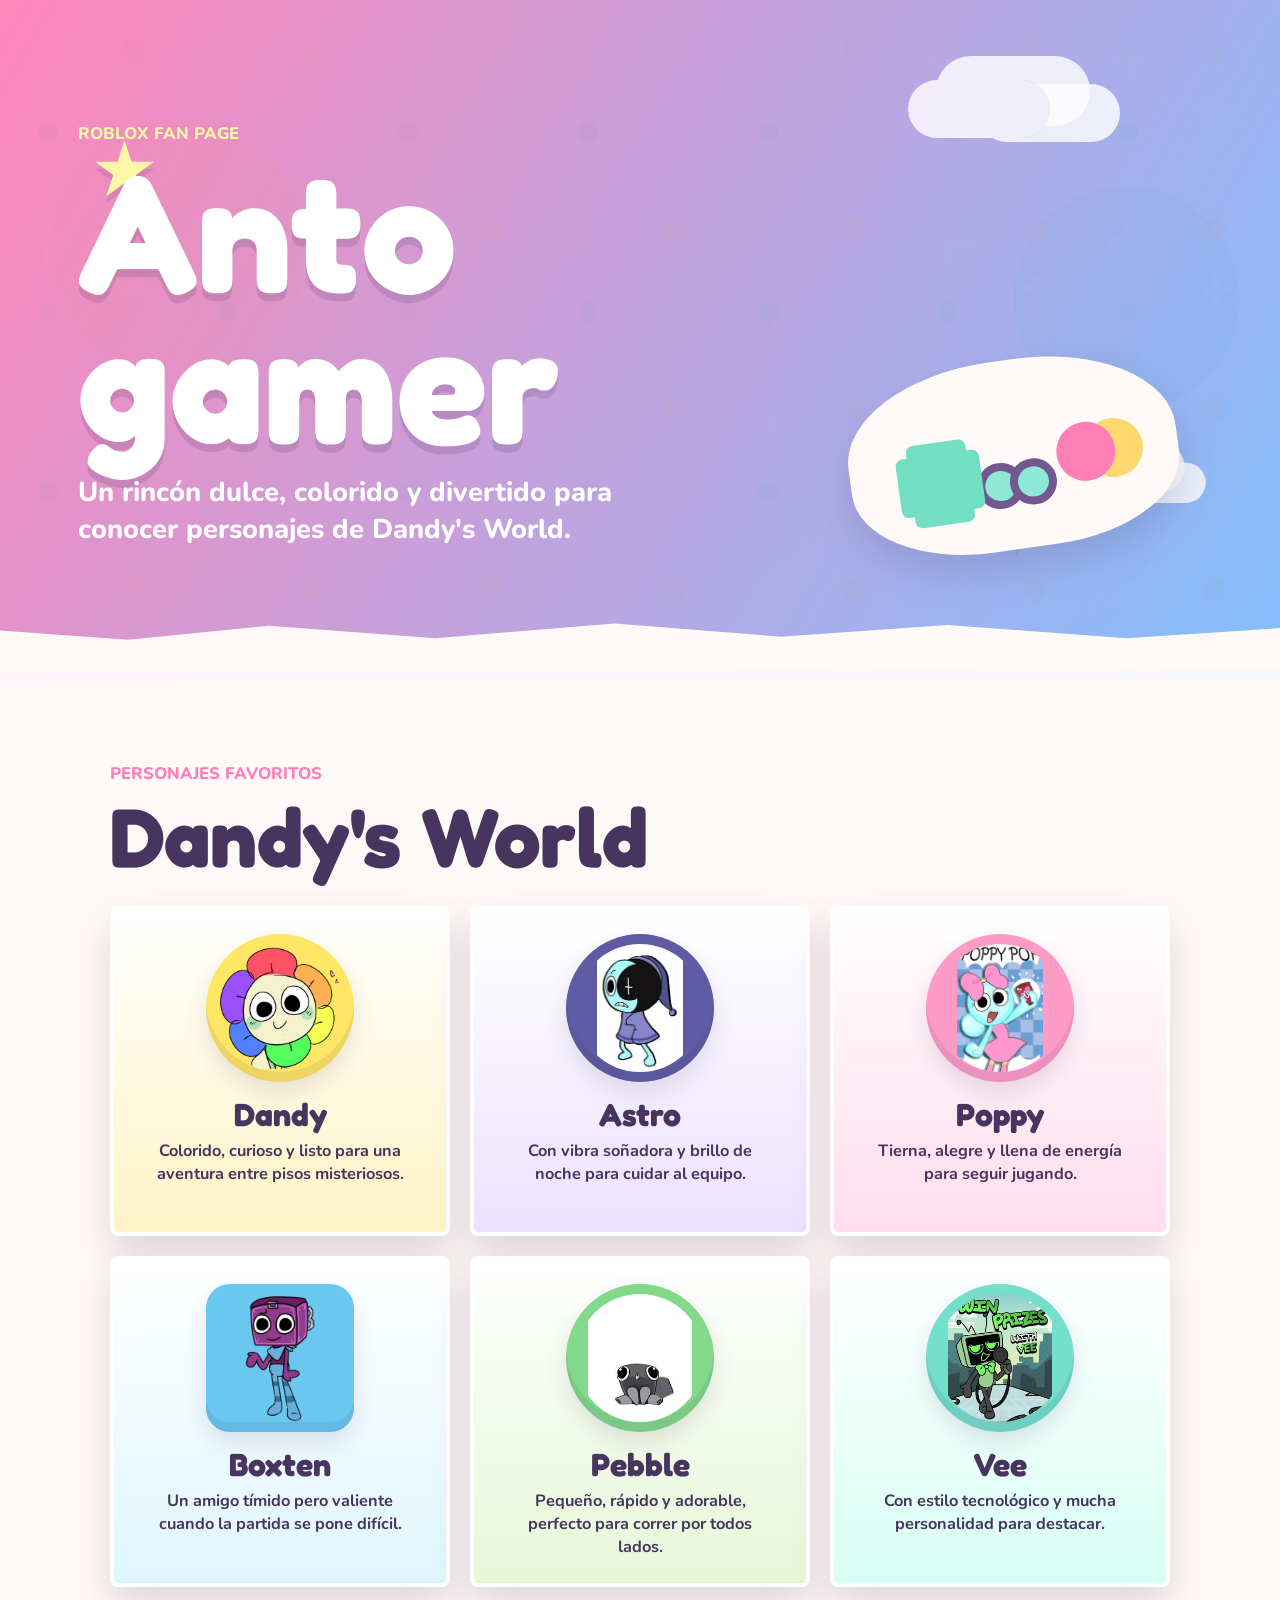
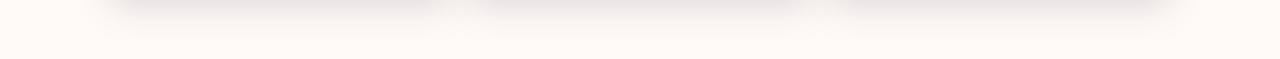
==== index.html @ c33d3519 "Create Anto gamer page" ====
<!doctype html>
<html lang="es">
  <head>
    <meta charset="utf-8">
    <meta name="viewport" content="width=device-width, initial-scale=1">
    <title>Anto gamer</title>
    <link rel="preconnect" href="https://fonts.googleapis.com">
    <link rel="preconnect" href="https://fonts.gstatic.com" crossorigin>
    <link href="https://fonts.googleapis.com/css2?family=Fredoka:wght@500;600;700&family=Nunito:wght@600;800&display=swap" rel="stylesheet">
    <link rel="stylesheet" href="styles.css">
  </head>
  <body>
    <main class="page-shell">
      <section class="hero" aria-label="Banner principal">
        <div class="hero-art" aria-hidden="true">
          <span class="cloud cloud-one"></span>
          <span class="cloud cloud-two"></span>
          <span class="spark spark-one">★</span>
          <span class="spark spark-two">✦</span>
          <span class="controller">
            <span class="button-pad"></span>
            <span class="stick stick-left"></span>
            <span class="stick stick-right"></span>
          </span>
        </div>
        <div class="hero-content">
          <p class="hero-kicker">Roblox fan page</p>
          <h1>Anto gamer</h1>
          <p class="hero-copy">Un rincón dulce, colorido y divertido para conocer personajes de Dandy's World.</p>
        </div>
      </section>

      <section class="characters" aria-labelledby="characters-title">
        <div class="section-heading">
          <p>Personajes favoritos</p>
          <h2 id="characters-title">Dandy's World</h2>
        </div>

        <div class="character-grid">
          <article class="character-card dandy">
            <div class="avatar">
              <img src="assets/dandy.png" alt="Dandy">
            </div>
            <h3>Dandy</h3>
            <p>Colorido, curioso y listo para una aventura entre pisos misteriosos.</p>
          </article>

          <article class="character-card astro">
            <div class="avatar">
              <img src="assets/astro.jpeg" alt="Astro">
            </div>
            <h3>Astro</h3>
            <p>Con vibra soñadora y brillo de noche para cuidar al equipo.</p>
          </article>

          <article class="character-card poppy">
            <div class="avatar">
              <img src="assets/poppy.jpg" alt="Poppy">
            </div>
            <h3>Poppy</h3>
            <p>Tierna, alegre y llena de energía para seguir jugando.</p>
          </article>

          <article class="character-card boxten">
            <div class="avatar">
              <img src="assets/boxten.webp" alt="Boxten">
            </div>
            <h3>Boxten</h3>
            <p>Un amigo tímido pero valiente cuando la partida se pone difícil.</p>
          </article>

          <article class="character-card pebble">
            <div class="avatar">
              <img src="assets/pebble.jpeg" alt="Pebble">
            </div>
            <h3>Pebble</h3>
            <p>Pequeño, rápido y adorable, perfecto para correr por todos lados.</p>
          </article>

          <article class="character-card vee">
            <div class="avatar">
              <img src="assets/vee.jpeg" alt="Vee">
            </div>
            <h3>Vee</h3>
            <p>Con estilo tecnológico y mucha personalidad para destacar.</p>
          </article>
        </div>
      </section>
    </main>
  </body>
</html>
---- styles.css ----
:root {
  --ink: #47345f;
  --white: #fffaf7;
  --pink: #ff7eb6;
  --yellow: #ffd86f;
  --mint: #72dec2;
  --blue: #75b7ff;
  --coral: #ff8f76;
  --lavender: #bca1ff;
  --shadow: 0 18px 38px rgba(71, 52, 95, 0.18);
}

* {
  box-sizing: border-box;
}

body {
  margin: 0;
  min-height: 100vh;
  color: var(--ink);
  font-family: "Nunito", Arial, sans-serif;
  background:
    radial-gradient(circle at 14% 15%, rgba(255, 216, 111, 0.45) 0 8rem, transparent 8.1rem),
    radial-gradient(circle at 88% 18%, rgba(114, 222, 194, 0.38) 0 7rem, transparent 7.1rem),
    linear-gradient(135deg, #fff2f8 0%, #e9fbff 48%, #fff8d7 100%);
}

.page-shell {
  overflow: hidden;
}

.hero {
  position: relative;
  min-height: clamp(430px, 82vh, 680px);
  display: grid;
  align-items: center;
  padding: clamp(32px, 7vw, 78px);
  border-bottom: 10px solid rgba(255, 255, 255, 0.9);
  background:
    linear-gradient(120deg, rgba(255, 126, 182, 0.93), rgba(117, 183, 255, 0.88)),
    url("data:image/svg+xml,%3Csvg width='180' height='180' viewBox='0 0 180 180' xmlns='http://www.w3.org/2000/svg'%3E%3Cg fill='none' stroke='rgba(255,255,255,.42)' stroke-width='8' stroke-linecap='round'%3E%3Cpath d='M32 62h36M50 44v36M126 110h22M137 99v22'/%3E%3Ccircle cx='134' cy='50' r='12' fill='rgba(255,216,111,.5)' stroke='none'/%3E%3Ccircle cx='48' cy='132' r='10' fill='rgba(114,222,194,.55)' stroke='none'/%3E%3C/g%3E%3C/svg%3E");
}

.hero::after {
  content: "";
  position: absolute;
  left: 0;
  right: 0;
  bottom: -1px;
  height: 78px;
  background: var(--white);
  clip-path: polygon(0 48%, 10% 60%, 21% 42%, 34% 58%, 48% 39%, 61% 56%, 74% 41%, 88% 58%, 100% 45%, 100% 100%, 0 100%);
}

.hero-content {
  position: relative;
  z-index: 2;
  max-width: 760px;
}

.hero-kicker,
.section-heading p {
  margin: 0 0 10px;
  font-size: clamp(0.9rem, 2vw, 1.05rem);
  font-weight: 800;
  letter-spacing: 0;
  text-transform: uppercase;
  color: #fff7a8;
}

h1,
h2,
h3,
p {
  margin-top: 0;
}

h1 {
  margin-bottom: 18px;
  color: #ffffff;
  font-family: "Fredoka", Arial, sans-serif;
  font-size: clamp(4.2rem, 15vw, 10.5rem);
  line-height: 0.9;
  text-shadow: 0 8px 0 rgba(71, 52, 95, 0.17);
}

.hero-copy {
  max-width: 620px;
  margin-bottom: 0;
  color: #fff;
  font-size: clamp(1.18rem, 3vw, 1.7rem);
  line-height: 1.35;
  font-weight: 800;
}

.hero-art {
  position: absolute;
  inset: 0;
  pointer-events: none;
}

.cloud,
.controller,
.spark {
  position: absolute;
}

.cloud {
  width: 142px;
  height: 58px;
  border-radius: 999px;
  background: rgba(255, 255, 255, 0.8);
  box-shadow: 34px -18px 0 6px rgba(255, 255, 255, 0.8), 70px 4px 0 0 rgba(255, 255, 255, 0.8);
}

.cloud-one {
  top: 12%;
  right: 18%;
}

.cloud-two {
  bottom: 24%;
  right: 8%;
  transform: scale(0.7);
}

.spark {
  color: #fff7a8;
  font-family: "Fredoka", Arial, sans-serif;
  font-size: clamp(2.2rem, 6vw, 5rem);
  text-shadow: 0 7px 0 rgba(71, 52, 95, 0.14);
}

.spark-one {
  top: 18%;
  left: 7%;
}

.spark-two {
  right: 18%;
  bottom: 15%;
}

.controller {
  right: clamp(22px, 8vw, 120px);
  top: clamp(230px, 45vh, 360px);
  width: clamp(190px, 28vw, 330px);
  aspect-ratio: 1.75;
  border-radius: 46% 46% 40% 40%;
  background: #fffaf7;
  box-shadow: var(--shadow);
  transform: rotate(-8deg);
}

.controller::before,
.controller::after {
  content: "";
  position: absolute;
  top: 38%;
  width: 18%;
  aspect-ratio: 1;
  border-radius: 50%;
  background: var(--pink);
}

.controller::before {
  right: 19%;
  box-shadow: 28px 0 0 var(--yellow);
}

.controller::after {
  left: 18%;
  border-radius: 7px;
  background: var(--mint);
  box-shadow: 0 24px 0 var(--mint), 12px 12px 0 var(--mint), -12px 12px 0 var(--mint);
}

.stick {
  position: absolute;
  bottom: 22%;
  width: 14%;
  aspect-ratio: 1;
  border: 8px solid #72588f;
  border-radius: 50%;
  background: #8ee8d5;
}

.stick-left {
  left: 38%;
}

.stick-right {
  right: 38%;
}

.characters {
  padding: clamp(36px, 7vw, 82px) clamp(18px, 5vw, 70px) 72px;
  background: var(--white);
}

.section-heading {
  max-width: 1060px;
  margin: 0 auto 28px;
}

.section-heading p {
  color: var(--pink);
}

h2 {
  margin-bottom: 0;
  font-family: "Fredoka", Arial, sans-serif;
  font-size: clamp(2.4rem, 7vw, 5.2rem);
  line-height: 1;
}

.character-grid {
  max-width: 1060px;
  margin: 0 auto;
  display: grid;
  grid-template-columns: repeat(3, minmax(0, 1fr));
  gap: 20px;
}

.character-card {
  min-height: 330px;
  padding: 24px;
  display: flex;
  flex-direction: column;
  align-items: center;
  text-align: center;
  border: 4px solid rgba(255, 255, 255, 0.96);
  border-radius: 8px;
  background: #ffffff;
  box-shadow: var(--shadow);
}

.character-card h3 {
  margin: 16px 0 8px;
  font-family: "Fredoka", Arial, sans-serif;
  font-size: 2rem;
  line-height: 1.05;
}

.character-card p {
  max-width: 260px;
  margin-bottom: 0;
  font-size: 1.02rem;
  line-height: 1.42;
  font-weight: 700;
}

.avatar {
  position: relative;
  width: 148px;
  height: 148px;
  aspect-ratio: 1;
  padding: 10px;
  overflow: hidden;
  border-radius: 50%;
  background: #fff0a8;
  box-shadow: inset 0 -10px 0 rgba(71, 52, 95, 0.1), 0 10px 22px rgba(71, 52, 95, 0.13);
}

.avatar img {
  width: 100%;
  height: 100%;
  display: block;
  object-fit: contain;
  border-radius: inherit;
}

.dandy {
  background: linear-gradient(180deg, #fff 0%, #fff4c6 100%);
}

.astro {
  background: linear-gradient(180deg, #fff 0%, #ebe2ff 100%);
}

.poppy {
  background: linear-gradient(180deg, #fff 0%, #ffddec 100%);
}

.boxten {
  background: linear-gradient(180deg, #fff 0%, #dff6ff 100%);
}

.pebble {
  background: linear-gradient(180deg, #fff 0%, #e6f7d7 100%);
}

.vee {
  background: linear-gradient(180deg, #fff 0%, #d8fff4 100%);
}

.dandy .avatar {
  background: #ffe765;
}

.astro .avatar {
  background: #5f5aa2;
}

.poppy .avatar {
  background: #ff9bc7;
}

.boxten .avatar {
  border-radius: 24px;
  background: #69c7f0;
}

.pebble .avatar {
  background: #82d98a;
}

.vee .avatar {
  background: #74dfcd;
}

@media (max-width: 860px) {
  .hero {
    min-height: 620px;
    align-items: start;
  }

  .hero-content {
    padding-top: 32px;
  }

  .controller {
    top: auto;
    bottom: 96px;
    right: 8vw;
  }

  .character-grid {
    grid-template-columns: repeat(2, minmax(0, 1fr));
  }
}

@media (max-width: 560px) {
  .hero {
    min-height: 560px;
    padding: 28px 20px;
  }

  h1 {
    font-size: clamp(3.4rem, 23vw, 6.5rem);
  }

  .cloud-one,
  .cloud-two {
    display: none;
  }

  .controller {
    width: min(78vw, 280px);
    right: 9vw;
  }

  .character-grid {
    grid-template-columns: 1fr;
  }

  .character-card {
    min-height: 300px;
  }
}
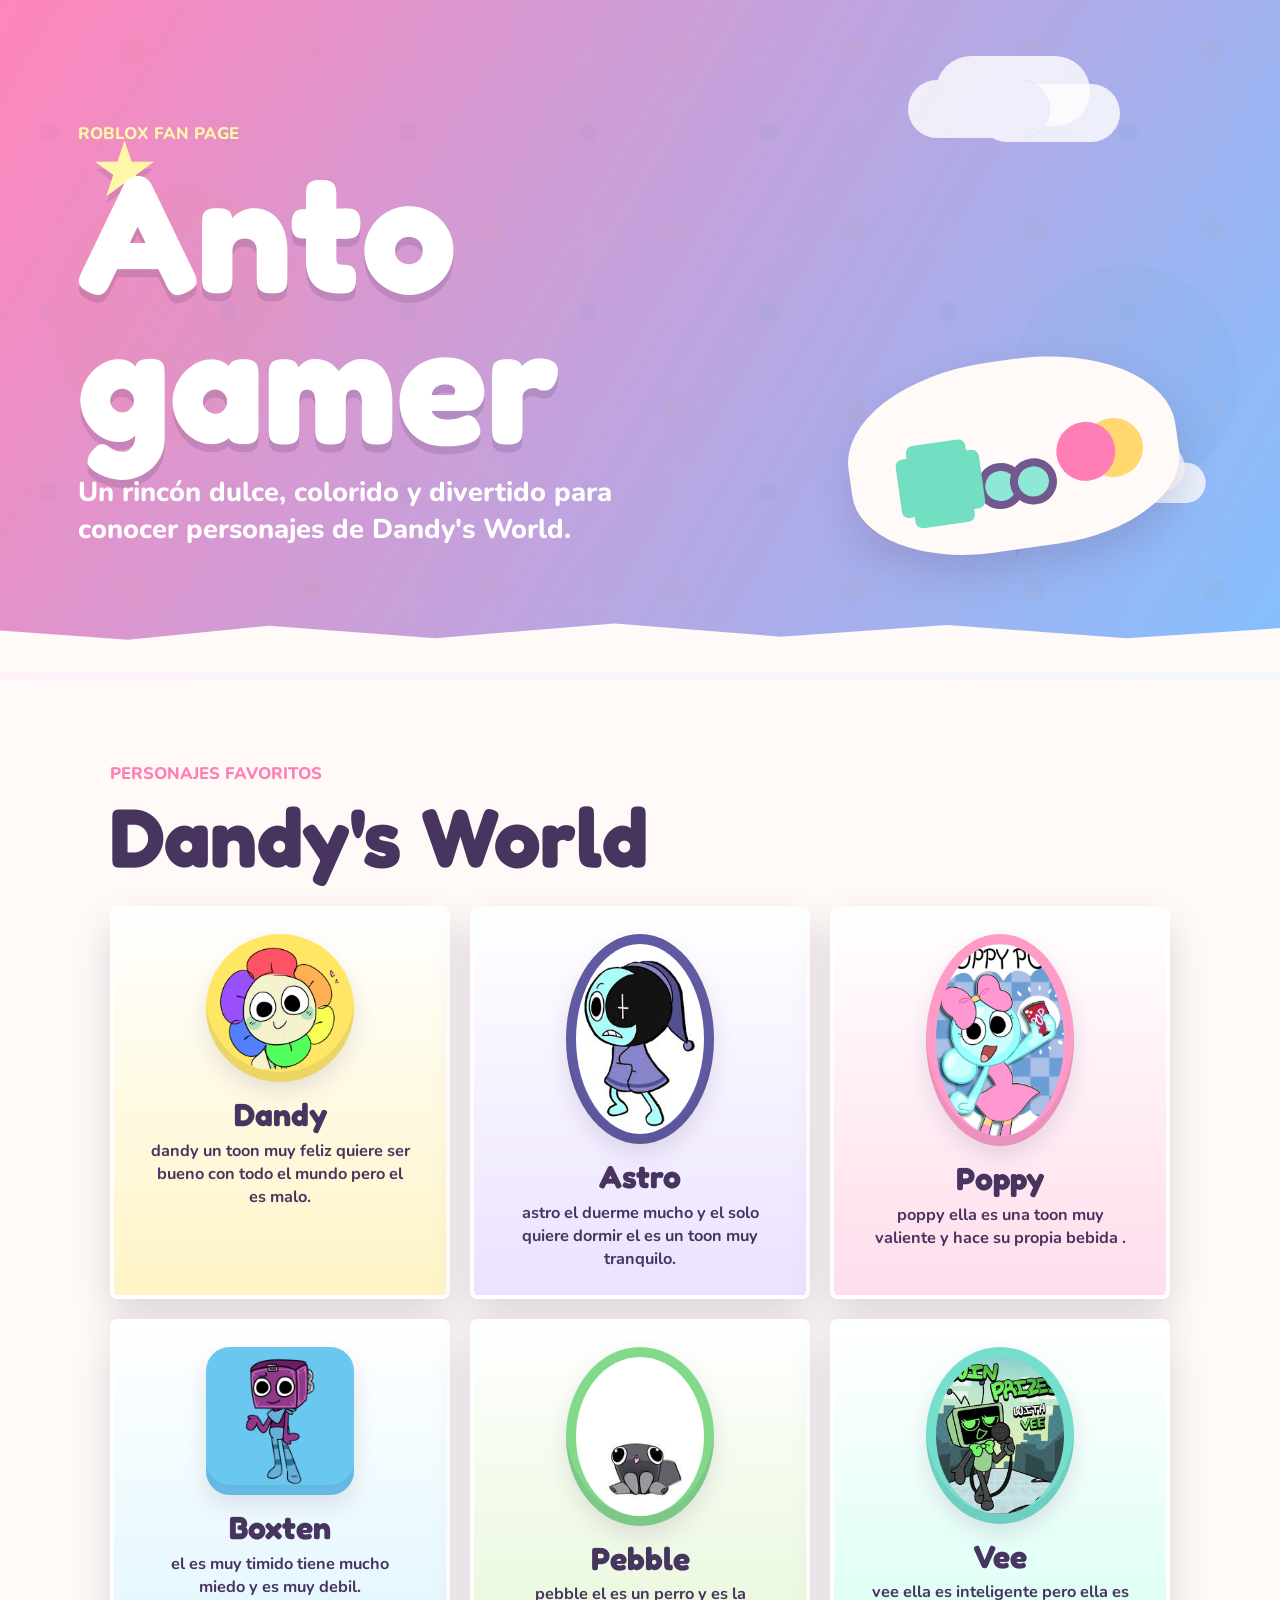
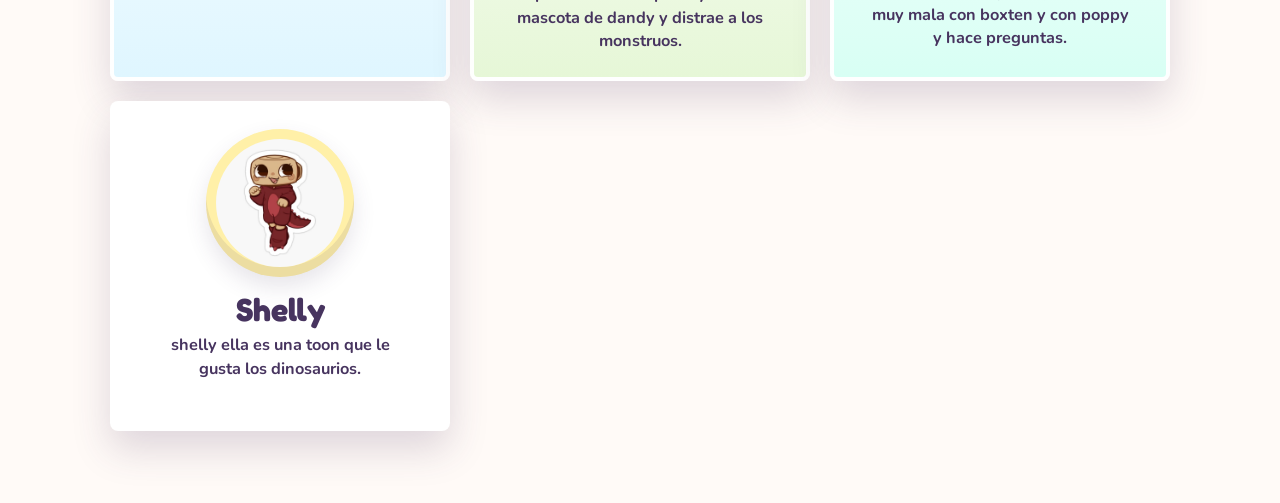
==== commit 134b812c: "actualizacion" ====
--- a/index.html
+++ b/index.html
@@ -42,7 +42,7 @@
               <img src="assets/dandy.png" alt="Dandy">
             </div>
             <h3>Dandy</h3>
-            <p>Colorido, curioso y listo para una aventura entre pisos misteriosos.</p>
+            <p>dandy un toon muy feliz quiere ser bueno con todo el mundo pero el es malo.</p>
           </article>
 
           <article class="character-card astro">
@@ -50,7 +50,7 @@
               <img src="assets/astro.jpeg" alt="Astro">
             </div>
             <h3>Astro</h3>
-            <p>Con vibra soñadora y brillo de noche para cuidar al equipo.</p>
+            <p>astro el duerme mucho y el solo quiere dormir el es un toon muy tranquilo.</p>
           </article>
 
           <article class="character-card poppy">
@@ -58,7 +58,7 @@
               <img src="assets/poppy.jpg" alt="Poppy">
             </div>
             <h3>Poppy</h3>
-            <p>Tierna, alegre y llena de energía para seguir jugando.</p>
+            <p>poppy ella es una toon muy valiente y hace su propia bebida .</p>
           </article>
 
           <article class="character-card boxten">
@@ -66,7 +66,7 @@
               <img src="assets/boxten.webp" alt="Boxten">
             </div>
             <h3>Boxten</h3>
-            <p>Un amigo tímido pero valiente cuando la partida se pone difícil.</p>
+            <p>el es muy timido tiene mucho miedo y es muy debil.</p>
           </article>
 
           <article class="character-card pebble">
@@ -74,7 +74,7 @@
               <img src="assets/pebble.jpeg" alt="Pebble">
             </div>
             <h3>Pebble</h3>
-            <p>Pequeño, rápido y adorable, perfecto para correr por todos lados.</p>
+            <p>pebble el es un perro y es la mascota de dandy y distrae a los monstruos.</p>
           </article>
 
           <article class="character-card vee">
@@ -82,7 +82,16 @@
               <img src="assets/vee.jpeg" alt="Vee">
             </div>
             <h3>Vee</h3>
-            <p>Con estilo tecnológico y mucha personalidad para destacar.</p>
+            <p>vee ella es inteligente pero ella es muy mala con boxten y con poppy y hace preguntas.</p>
+          </article>
+
+          <article class="character-card shelly">
+            <div class="avatar">
+              <img src="assets/shelly.jpg" alt="Shelly">
+            </div>
+            <h3>Shelly</h3>
+            <p>shelly ella es una toon que le gusta los dinosaurios.</p>
+          </article>
           </article>
         </div>
       </section>
--- a/styles.css
+++ b/styles.css
@@ -253,10 +253,8 @@
 .avatar {
   position: relative;
   width: 148px;
-  height: 148px;
   aspect-ratio: 1;
   padding: 10px;
-  overflow: hidden;
   border-radius: 50%;
   background: #fff0a8;
   box-shadow: inset 0 -10px 0 rgba(71, 52, 95, 0.1), 0 10px 22px rgba(71, 52, 95, 0.13);
@@ -267,7 +265,7 @@
   height: 100%;
   display: block;
   object-fit: contain;
-  border-radius: inherit;
+  border-radius: 50%;
 }
 
 .dandy {
@@ -307,8 +305,14 @@
 }
 
 .boxten .avatar {
+  height: 148px;
+  overflow: hidden;
   border-radius: 24px;
   background: #69c7f0;
+}
+
+.boxten .avatar img {
+  border-radius: inherit;
 }
 
 .pebble .avatar {
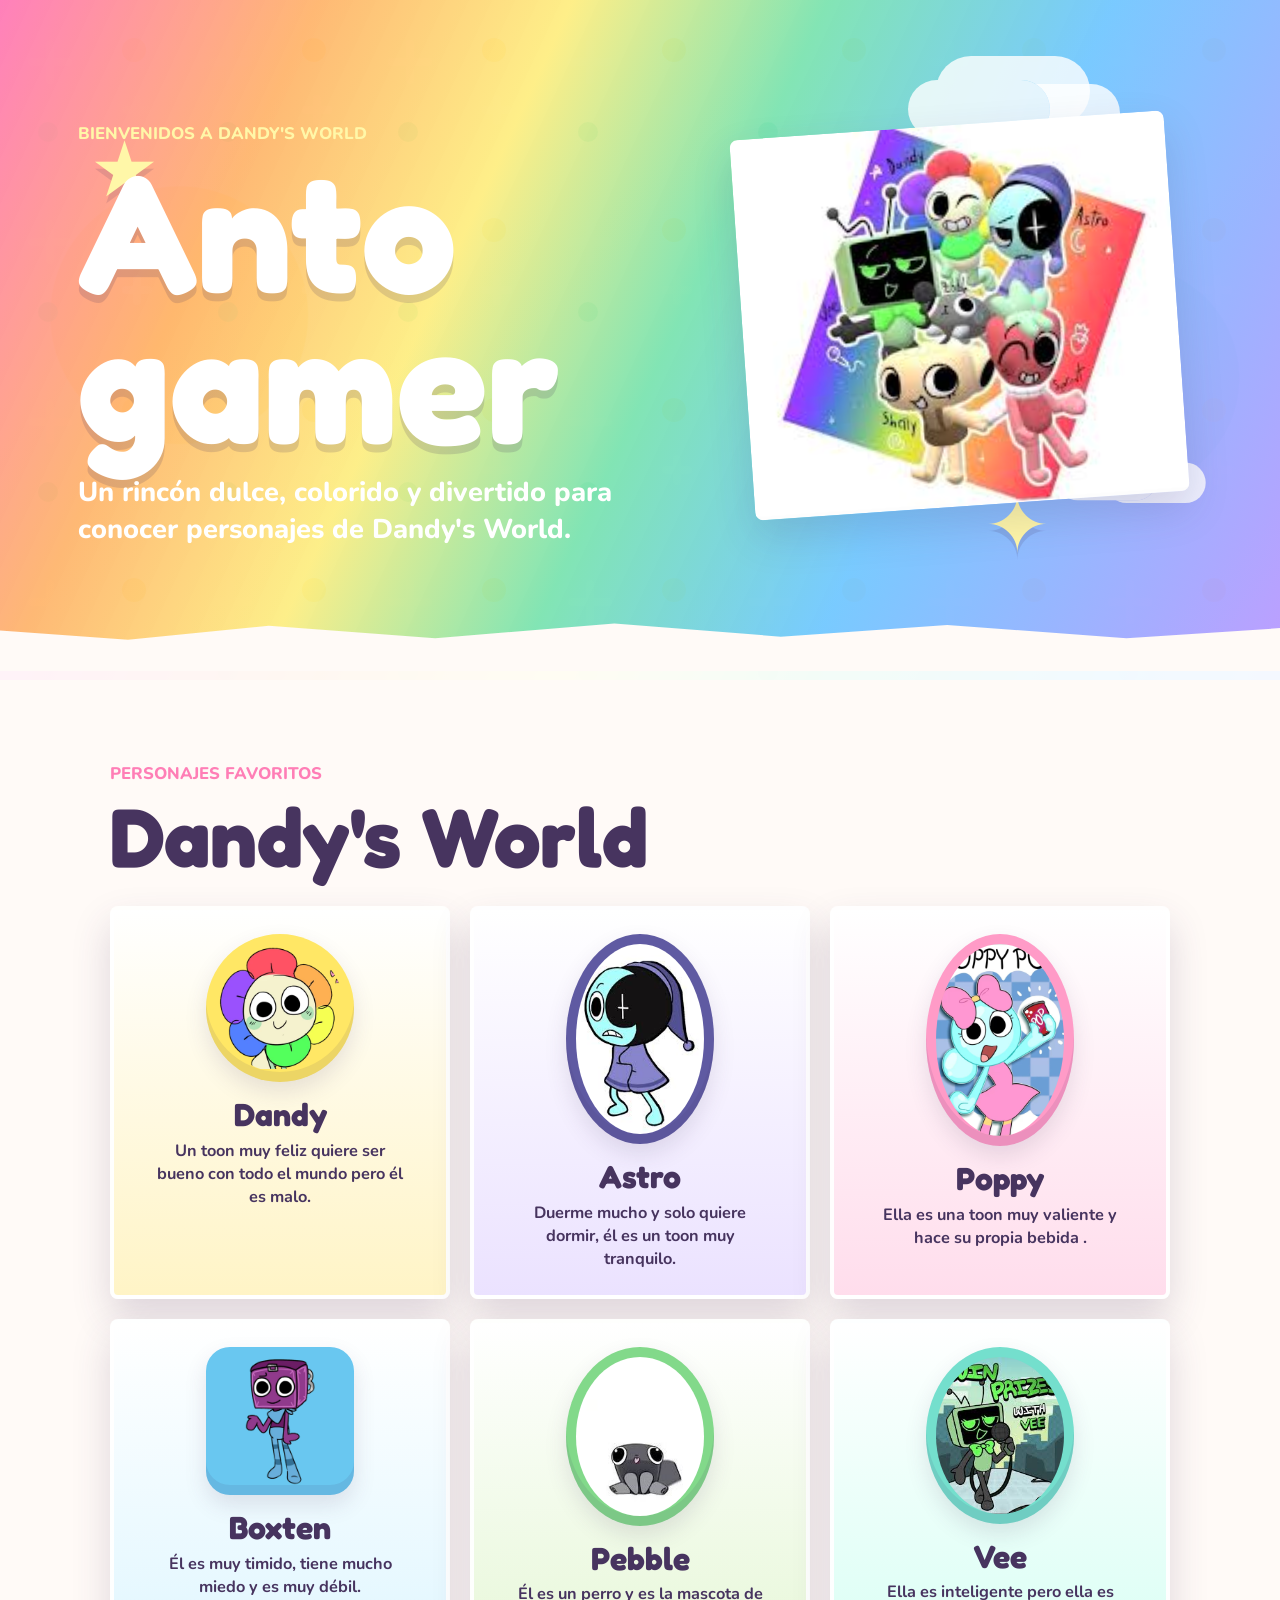
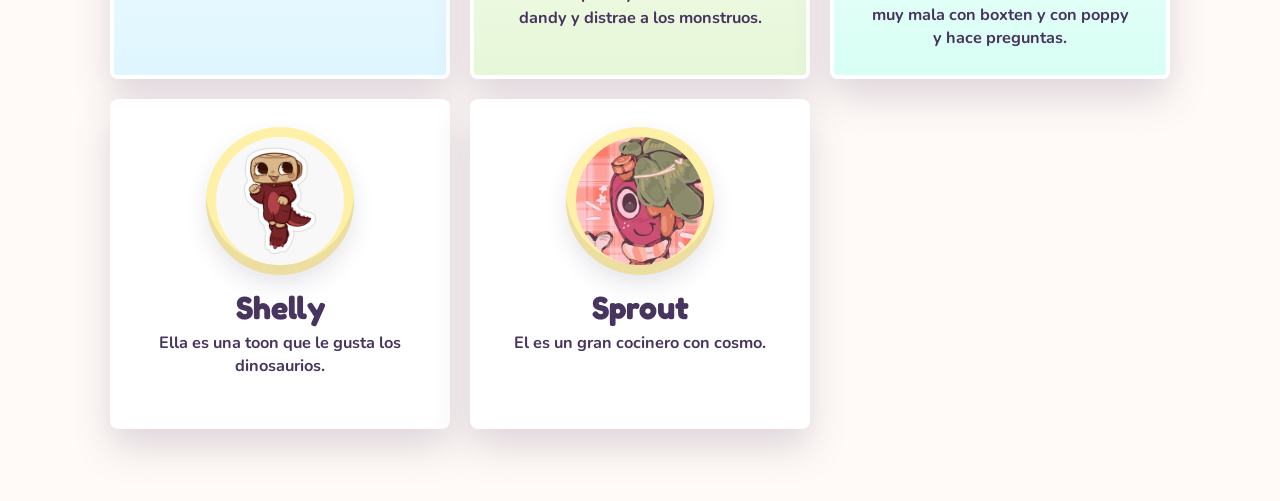
==== commit 70dd41a6: "sprout" ====
--- a/index.html
+++ b/index.html
@@ -7,7 +7,7 @@
     <link rel="preconnect" href="https://fonts.googleapis.com">
     <link rel="preconnect" href="https://fonts.gstatic.com" crossorigin>
     <link href="https://fonts.googleapis.com/css2?family=Fredoka:wght@500;600;700&family=Nunito:wght@600;800&display=swap" rel="stylesheet">
-    <link rel="stylesheet" href="styles.css">
+    <link rel="stylesheet" href="styles.css?v=4">
   </head>
   <body>
     <main class="page-shell">
@@ -17,14 +17,10 @@
           <span class="cloud cloud-two"></span>
           <span class="spark spark-one">★</span>
           <span class="spark spark-two">✦</span>
-          <span class="controller">
-            <span class="button-pad"></span>
-            <span class="stick stick-left"></span>
-            <span class="stick stick-right"></span>
-          </span>
+          <img class="banner-image" src="assets/fondobanner.jpeg" alt="">
         </div>
         <div class="hero-content">
-          <p class="hero-kicker">Roblox fan page</p>
+          <p class="hero-kicker">Bienvenidos a Dandy's World</p>
           <h1>Anto gamer</h1>
           <p class="hero-copy">Un rincón dulce, colorido y divertido para conocer personajes de Dandy's World.</p>
         </div>
@@ -42,7 +38,7 @@
               <img src="assets/dandy.png" alt="Dandy">
             </div>
             <h3>Dandy</h3>
-            <p>dandy un toon muy feliz quiere ser bueno con todo el mundo pero el es malo.</p>
+            <p>Un toon muy feliz quiere ser bueno con todo el mundo pero él es malo.</p>
           </article>
 
           <article class="character-card astro">
@@ -50,7 +46,7 @@
               <img src="assets/astro.jpeg" alt="Astro">
             </div>
             <h3>Astro</h3>
-            <p>astro el duerme mucho y el solo quiere dormir el es un toon muy tranquilo.</p>
+            <p>Duerme mucho y solo quiere dormir, él es un toon muy tranquilo.</p>
           </article>
 
           <article class="character-card poppy">
@@ -58,7 +54,7 @@
               <img src="assets/poppy.jpg" alt="Poppy">
             </div>
             <h3>Poppy</h3>
-            <p>poppy ella es una toon muy valiente y hace su propia bebida .</p>
+            <p>Ella es una toon muy valiente y hace su propia bebida .</p>
           </article>
 
           <article class="character-card boxten">
@@ -66,7 +62,7 @@
               <img src="assets/boxten.webp" alt="Boxten">
             </div>
             <h3>Boxten</h3>
-            <p>el es muy timido tiene mucho miedo y es muy debil.</p>
+            <p>Él es muy timido, tiene mucho miedo y es muy débil.</p>
           </article>
 
           <article class="character-card pebble">
@@ -74,7 +70,7 @@
               <img src="assets/pebble.jpeg" alt="Pebble">
             </div>
             <h3>Pebble</h3>
-            <p>pebble el es un perro y es la mascota de dandy y distrae a los monstruos.</p>
+            <p>Él es un perro y es la mascota de dandy y distrae a los monstruos.</p>
           </article>
 
           <article class="character-card vee">
@@ -82,7 +78,7 @@
               <img src="assets/vee.jpeg" alt="Vee">
             </div>
             <h3>Vee</h3>
-            <p>vee ella es inteligente pero ella es muy mala con boxten y con poppy y hace preguntas.</p>
+            <p>Ella es inteligente pero ella es muy mala con boxten y con poppy y hace preguntas.</p>
           </article>
 
           <article class="character-card shelly">
@@ -90,11 +86,26 @@
               <img src="assets/shelly.jpg" alt="Shelly">
             </div>
             <h3>Shelly</h3>
-            <p>shelly ella es una toon que le gusta los dinosaurios.</p>
+            <p>Ella es una toon que le gusta los dinosaurios.</p>
           </article>
-          </article>
+
+          <article class="character-card sprout">
+            <div class="avatar">
+              <img src="assets/sprout.png" alt="Sprout">
+            </div>
+            <h3>Sprout</h3>
+            <p>El es un gran cocinero con cosmo.</p>
+          </article>          
+
         </div>
       </section>
     </main>
   </body>
 </html>
+          </article>          
+
+        </div>
+      </section>
+    </main>
+  </body>
+</html>
--- a/styles.css
+++ b/styles.css
@@ -37,7 +37,15 @@
   padding: clamp(32px, 7vw, 78px);
   border-bottom: 10px solid rgba(255, 255, 255, 0.9);
   background:
-    linear-gradient(120deg, rgba(255, 126, 182, 0.93), rgba(117, 183, 255, 0.88)),
+    linear-gradient(
+      115deg,
+      rgba(255, 124, 184, 0.96) 0%,
+      rgba(255, 178, 102, 0.9) 20%,
+      rgba(255, 237, 118, 0.86) 36%,
+      rgba(115, 226, 170, 0.88) 52%,
+      rgba(111, 198, 255, 0.92) 70%,
+      rgba(184, 150, 255, 0.92) 100%
+    ),
     url("data:image/svg+xml,%3Csvg width='180' height='180' viewBox='0 0 180 180' xmlns='http://www.w3.org/2000/svg'%3E%3Cg fill='none' stroke='rgba(255,255,255,.42)' stroke-width='8' stroke-linecap='round'%3E%3Cpath d='M32 62h36M50 44v36M126 110h22M137 99v22'/%3E%3Ccircle cx='134' cy='50' r='12' fill='rgba(255,216,111,.5)' stroke='none'/%3E%3Ccircle cx='48' cy='132' r='10' fill='rgba(114,222,194,.55)' stroke='none'/%3E%3C/g%3E%3C/svg%3E");
 }
 
@@ -100,7 +108,7 @@
 }
 
 .cloud,
-.controller,
+.banner-image,
 .spark {
   position: absolute;
 }
@@ -141,56 +149,16 @@
   bottom: 15%;
 }
 
-.controller {
+.banner-image {
   right: clamp(22px, 8vw, 120px);
-  top: clamp(230px, 45vh, 360px);
-  width: clamp(190px, 28vw, 330px);
-  aspect-ratio: 1.75;
-  border-radius: 46% 46% 40% 40%;
-  background: #fffaf7;
-  box-shadow: var(--shadow);
-  transform: rotate(-8deg);
-}
-
-.controller::before,
-.controller::after {
-  content: "";
-  position: absolute;
-  top: 38%;
-  width: 18%;
-  aspect-ratio: 1;
-  border-radius: 50%;
-  background: var(--pink);
-}
-
-.controller::before {
-  right: 19%;
-  box-shadow: 28px 0 0 var(--yellow);
-}
-
-.controller::after {
-  left: 18%;
-  border-radius: 7px;
-  background: var(--mint);
-  box-shadow: 0 24px 0 var(--mint), 12px 12px 0 var(--mint), -12px 12px 0 var(--mint);
-}
-
-.stick {
-  position: absolute;
-  bottom: 22%;
-  width: 14%;
-  aspect-ratio: 1;
-  border: 8px solid #72588f;
-  border-radius: 50%;
-  background: #8ee8d5;
-}
-
-.stick-left {
-  left: 38%;
-}
-
-.stick-right {
-  right: 38%;
+  top: clamp(72px, 16vh, 125px);
+  z-index: 1;
+  width: clamp(260px, 34vw, 470px);
+  height: auto;
+  border-radius: 8px;
+  filter: saturate(1.08);
+  box-shadow: 0 18px 42px rgba(71, 52, 95, 0.16);
+  transform: rotate(-4deg);
 }
 
 .characters {
@@ -333,9 +301,9 @@
     padding-top: 32px;
   }
 
-  .controller {
-    top: auto;
-    bottom: 96px;
+  .banner-image {
+    top: 205px;
+    bottom: auto;
     right: 8vw;
   }
 
@@ -359,9 +327,10 @@
     display: none;
   }
 
-  .controller {
-    width: min(78vw, 280px);
-    right: 9vw;
+  .banner-image {
+    top: 270px;
+    right: -18vw;
+    width: min(92vw, 360px);
   }
 
   .character-grid {
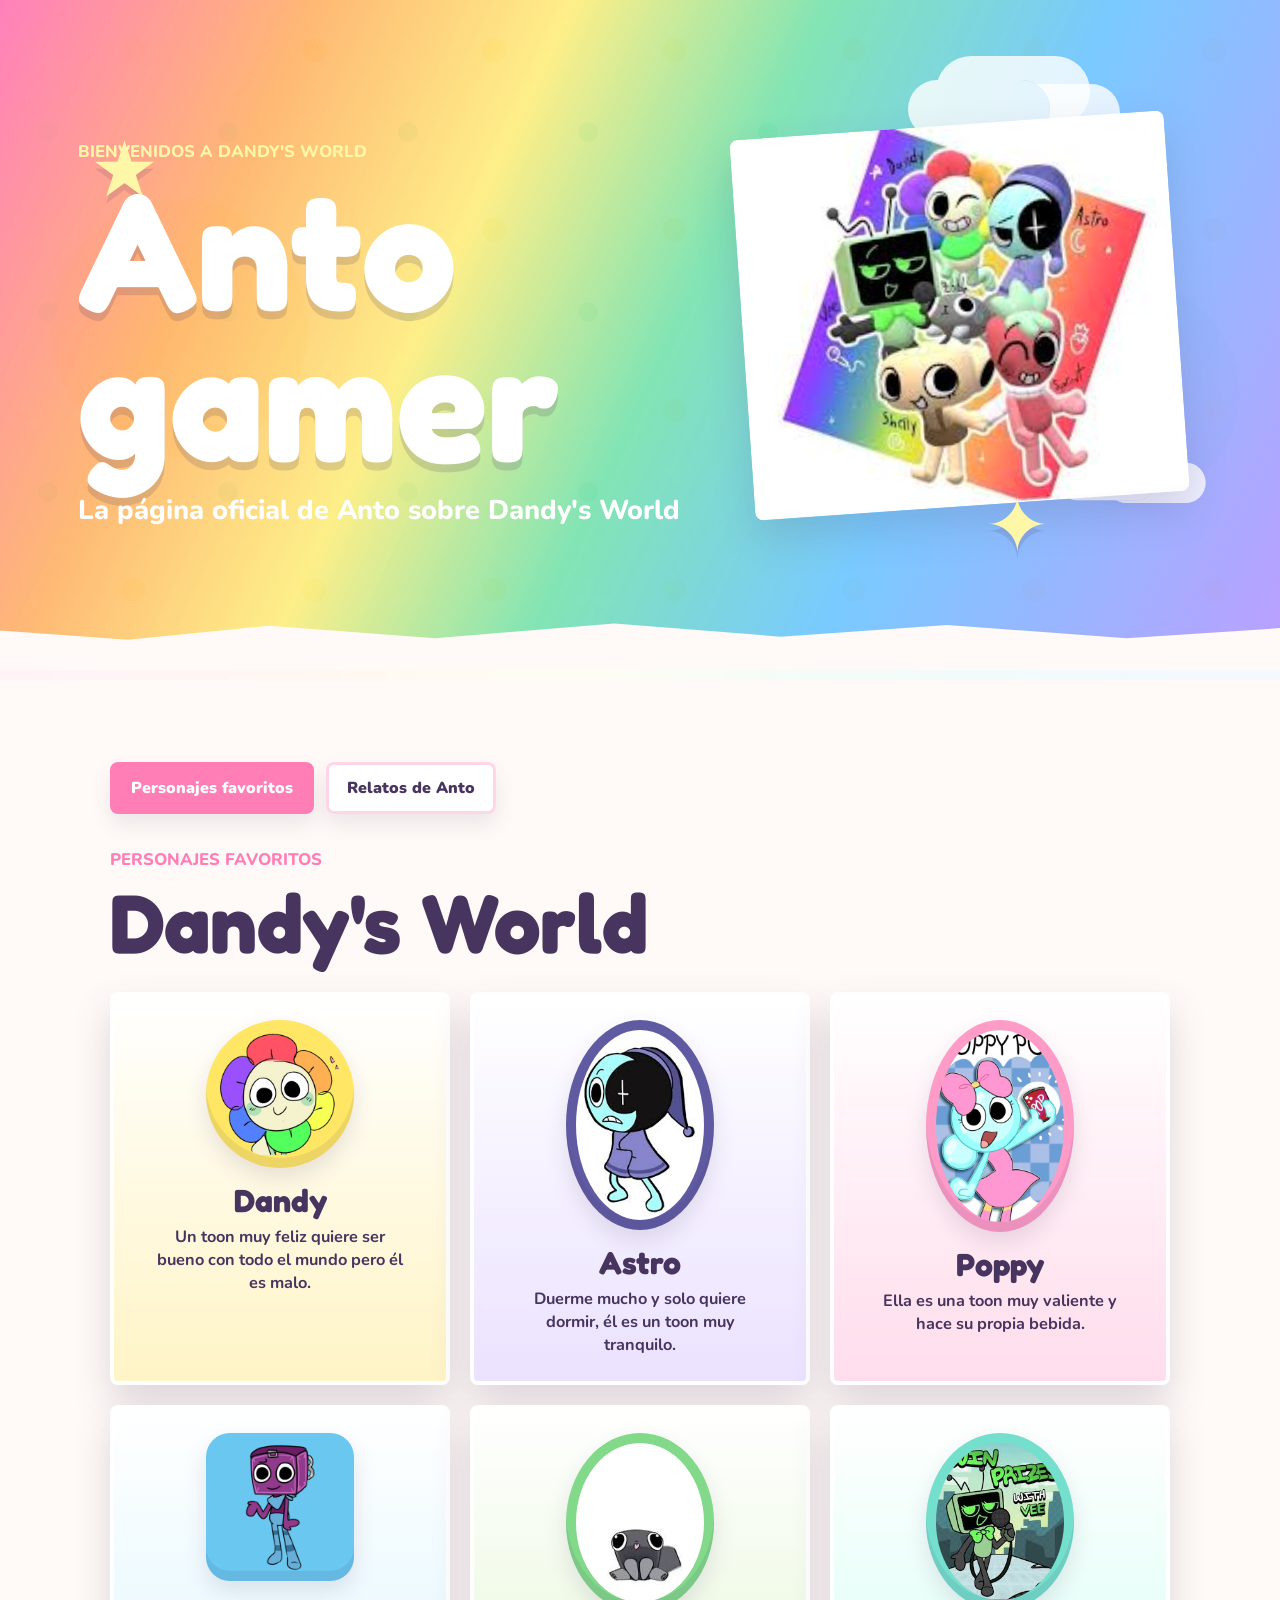
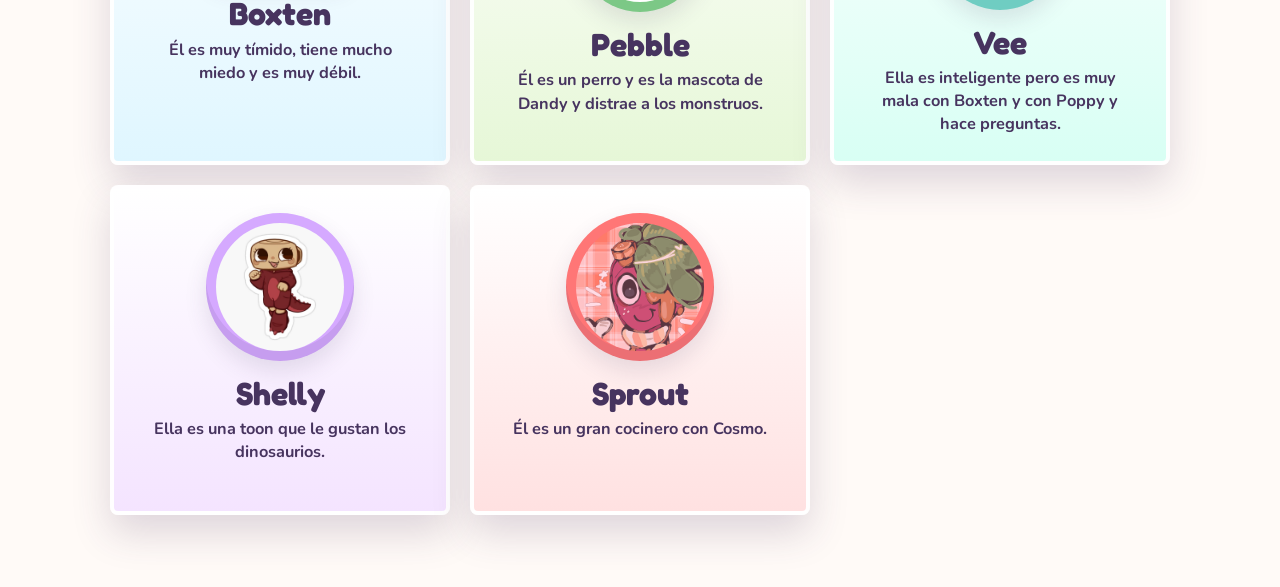
==== commit d33f6c6c: "actualizacion banner" ====
--- a/index.html
+++ b/index.html
@@ -7,29 +7,22 @@
     <link rel="preconnect" href="https://fonts.googleapis.com">
     <link rel="preconnect" href="https://fonts.gstatic.com" crossorigin>
     <link href="https://fonts.googleapis.com/css2?family=Fredoka:wght@500;600;700&family=Nunito:wght@600;800&display=swap" rel="stylesheet">
-    <link rel="stylesheet" href="styles.css?v=4">
+    <link rel="stylesheet" href="styles.css?v=11">
+    <script src="include.js?v=1" defer></script>
   </head>
   <body>
     <main class="page-shell">
-      <section class="hero" aria-label="Banner principal">
-        <div class="hero-art" aria-hidden="true">
-          <span class="cloud cloud-one"></span>
-          <span class="cloud cloud-two"></span>
-          <span class="spark spark-one">★</span>
-          <span class="spark spark-two">✦</span>
-          <img class="banner-image" src="assets/fondobanner.jpeg" alt="">
-        </div>
-        <div class="hero-content">
-          <p class="hero-kicker">Bienvenidos a Dandy's World</p>
-          <h1>Anto gamer</h1>
-          <p class="hero-copy">Un rincón dulce, colorido y divertido para conocer personajes de Dandy's World.</p>
-        </div>
-      </section>
+      <div data-include="banner.html"></div>
 
-      <section class="characters" aria-labelledby="characters-title">
+      <section class="content-section characters" aria-labelledby="characters-title">
+        <nav class="section-nav" aria-label="Navegacion de secciones">
+          <a class="nav-button is-active" href="index.html">Personajes favoritos</a>
+          <a class="nav-button" href="relatos.html">Relatos de Anto</a>
+        </nav>
+
         <div class="section-heading">
           <p>Personajes favoritos</p>
-          <h2 id="characters-title">Dandy's World</h2>
+          <h2 class="page-title" id="characters-title">Dandy's World</h2>
         </div>
 
         <div class="character-grid">
@@ -37,7 +30,7 @@
             <div class="avatar">
               <img src="assets/dandy.png" alt="Dandy">
             </div>
-            <h3>Dandy</h3>
+            <h2>Dandy</h2>
             <p>Un toon muy feliz quiere ser bueno con todo el mundo pero él es malo.</p>
           </article>
 
@@ -45,7 +38,7 @@
             <div class="avatar">
               <img src="assets/astro.jpeg" alt="Astro">
             </div>
-            <h3>Astro</h3>
+            <h2>Astro</h2>
             <p>Duerme mucho y solo quiere dormir, él es un toon muy tranquilo.</p>
           </article>
 
@@ -53,59 +46,51 @@
             <div class="avatar">
               <img src="assets/poppy.jpg" alt="Poppy">
             </div>
-            <h3>Poppy</h3>
-            <p>Ella es una toon muy valiente y hace su propia bebida .</p>
+            <h2>Poppy</h2>
+            <p>Ella es una toon muy valiente y hace su propia bebida.</p>
           </article>
 
           <article class="character-card boxten">
             <div class="avatar">
               <img src="assets/boxten.webp" alt="Boxten">
             </div>
-            <h3>Boxten</h3>
-            <p>Él es muy timido, tiene mucho miedo y es muy débil.</p>
+            <h2>Boxten</h2>
+            <p>Él es muy tímido, tiene mucho miedo y es muy débil.</p>
           </article>
 
           <article class="character-card pebble">
             <div class="avatar">
               <img src="assets/pebble.jpeg" alt="Pebble">
             </div>
-            <h3>Pebble</h3>
-            <p>Él es un perro y es la mascota de dandy y distrae a los monstruos.</p>
+            <h2>Pebble</h2>
+            <p>Él es un perro y es la mascota de Dandy y distrae a los monstruos.</p>
           </article>
 
           <article class="character-card vee">
             <div class="avatar">
               <img src="assets/vee.jpeg" alt="Vee">
             </div>
-            <h3>Vee</h3>
-            <p>Ella es inteligente pero ella es muy mala con boxten y con poppy y hace preguntas.</p>
+            <h2>Vee</h2>
+            <p>Ella es inteligente pero es muy mala con Boxten y con Poppy y hace preguntas.</p>
           </article>
 
           <article class="character-card shelly">
             <div class="avatar">
               <img src="assets/shelly.jpg" alt="Shelly">
             </div>
-            <h3>Shelly</h3>
-            <p>Ella es una toon que le gusta los dinosaurios.</p>
+            <h2>Shelly</h2>
+            <p>Ella es una toon que le gustan los dinosaurios.</p>
           </article>
 
           <article class="character-card sprout">
             <div class="avatar">
               <img src="assets/sprout.png" alt="Sprout">
             </div>
-            <h3>Sprout</h3>
-            <p>El es un gran cocinero con cosmo.</p>
-          </article>          
-
+            <h2>Sprout</h2>
+            <p>Él es un gran cocinero con Cosmo.</p>
+          </article>
         </div>
       </section>
     </main>
   </body>
 </html>
-          </article>          
-
-        </div>
-      </section>
-    </main>
-  </body>
-</html>
--- a/styles.css
+++ b/styles.css
@@ -31,6 +31,7 @@
 
 .hero {
   position: relative;
+  overflow: hidden;
   min-height: clamp(430px, 82vh, 680px);
   display: grid;
   align-items: center;
@@ -133,6 +134,7 @@
 }
 
 .spark {
+  z-index: 2;
   color: #fff7a8;
   font-family: "Fredoka", Arial, sans-serif;
   font-size: clamp(2.2rem, 6vw, 5rem);
@@ -161,9 +163,43 @@
   transform: rotate(-4deg);
 }
 
-.characters {
+.content-section {
   padding: clamp(36px, 7vw, 82px) clamp(18px, 5vw, 70px) 72px;
   background: var(--white);
+}
+
+.home-panel {
+  min-height: 360px;
+}
+
+.section-nav {
+  max-width: 1060px;
+  margin: 0 auto 34px;
+  display: flex;
+  flex-wrap: wrap;
+  gap: 12px;
+}
+
+.nav-button {
+  display: inline-flex;
+  align-items: center;
+  justify-content: center;
+  min-height: 48px;
+  padding: 12px 18px;
+  border: 3px solid #ffd6e8;
+  border-radius: 8px;
+  color: var(--ink);
+  background: #ffffff;
+  box-shadow: 0 10px 20px rgba(71, 52, 95, 0.1);
+  font-weight: 900;
+  text-decoration: none;
+}
+
+.nav-button:hover,
+.nav-button.is-active {
+  border-color: var(--pink);
+  color: #ffffff;
+  background: var(--pink);
 }
 
 .section-heading {
@@ -175,11 +211,13 @@
   color: var(--pink);
 }
 
-h2 {
+.page-title {
   margin-bottom: 0;
+  color: var(--ink);
   font-family: "Fredoka", Arial, sans-serif;
   font-size: clamp(2.4rem, 7vw, 5.2rem);
   line-height: 1;
+  text-shadow: none;
 }
 
 .character-grid {
@@ -203,7 +241,7 @@
   box-shadow: var(--shadow);
 }
 
-.character-card h3 {
+.character-card h2 {
   margin: 16px 0 8px;
   font-family: "Fredoka", Arial, sans-serif;
   font-size: 2rem;
@@ -291,6 +329,71 @@
   background: #74dfcd;
 }
 
+.shelly {
+  background: linear-gradient(180deg, #fff 0%, #f4e4ff 100%);
+}
+
+.sprout {
+  background: linear-gradient(180deg, #fff 0%, #ffe1e1 100%);
+}
+
+.shelly .avatar {
+  background: #d5a9ff;
+}
+
+.sprout .avatar {
+  background: #ff7676;
+}
+
+.stories-section {
+  min-height: 100vh;
+}
+
+.story-list {
+  max-width: 820px;
+  margin: 0 auto;
+  display: grid;
+  gap: 16px;
+}
+
+.story-card {
+  padding: 22px;
+  border: 4px solid rgba(255, 255, 255, 0.96);
+  border-radius: 8px;
+  background: linear-gradient(180deg, #fff 0%, #fff0f7 100%);
+  box-shadow: var(--shadow);
+}
+
+.story-image {
+  width: 100%;
+  max-height: 280px;
+  margin-bottom: 16px;
+  display: block;
+  object-fit: cover;
+  border-radius: 8px;
+  background: #ffe1ef;
+}
+
+.story-tag {
+  margin-bottom: 8px;
+  color: var(--pink);
+  font-size: 0.92rem;
+  font-weight: 900;
+  text-transform: uppercase;
+}
+
+.story-card h2 {
+  margin-bottom: 8px;
+  font-family: "Fredoka", Arial, sans-serif;
+  font-size: 1.8rem;
+}
+
+.story-card p {
+  margin-bottom: 0;
+  font-weight: 800;
+  line-height: 1.5;
+}
+
 @media (max-width: 860px) {
   .hero {
     min-height: 620px;
@@ -314,12 +417,27 @@
 
 @media (max-width: 560px) {
   .hero {
-    min-height: 560px;
+    min-height: 640px;
     padding: 28px 20px;
   }
 
+  .hero-kicker {
+    display: inline-block;
+    padding: 5px 8px;
+    border-radius: 8px;
+    color: #fff36d;
+    background: rgba(71, 52, 95, 0.22);
+    text-shadow: 0 2px 0 rgba(71, 52, 95, 0.28);
+  }
+
+  .hero-copy {
+    max-width: 280px;
+    font-size: 1.16rem;
+    text-shadow: 0 3px 0 rgba(71, 52, 95, 0.18);
+  }
+
   h1 {
-    font-size: clamp(3.4rem, 23vw, 6.5rem);
+    font-size: clamp(3.3rem, 20vw, 5.4rem);
   }
 
   .cloud-one,
@@ -327,16 +445,37 @@
     display: none;
   }
 
+  .spark-one {
+    top: 78px;
+    left: 18px;
+  }
+
+  .spark-two {
+    right: 22px;
+    bottom: 165px;
+  }
+
   .banner-image {
-    top: 270px;
-    right: -18vw;
-    width: min(92vw, 360px);
+    top: 132px;
+    right: -140px;
+    bottom: auto;
+    width: min(104vw, 390px);
+    opacity: 0.58;
+    transform: rotate(-7deg);
   }
 
   .character-grid {
     grid-template-columns: 1fr;
   }
 
+  .section-nav {
+    width: 100%;
+  }
+
+  .nav-button {
+    flex: 1 1 100%;
+  }
+
   .character-card {
     min-height: 300px;
   }
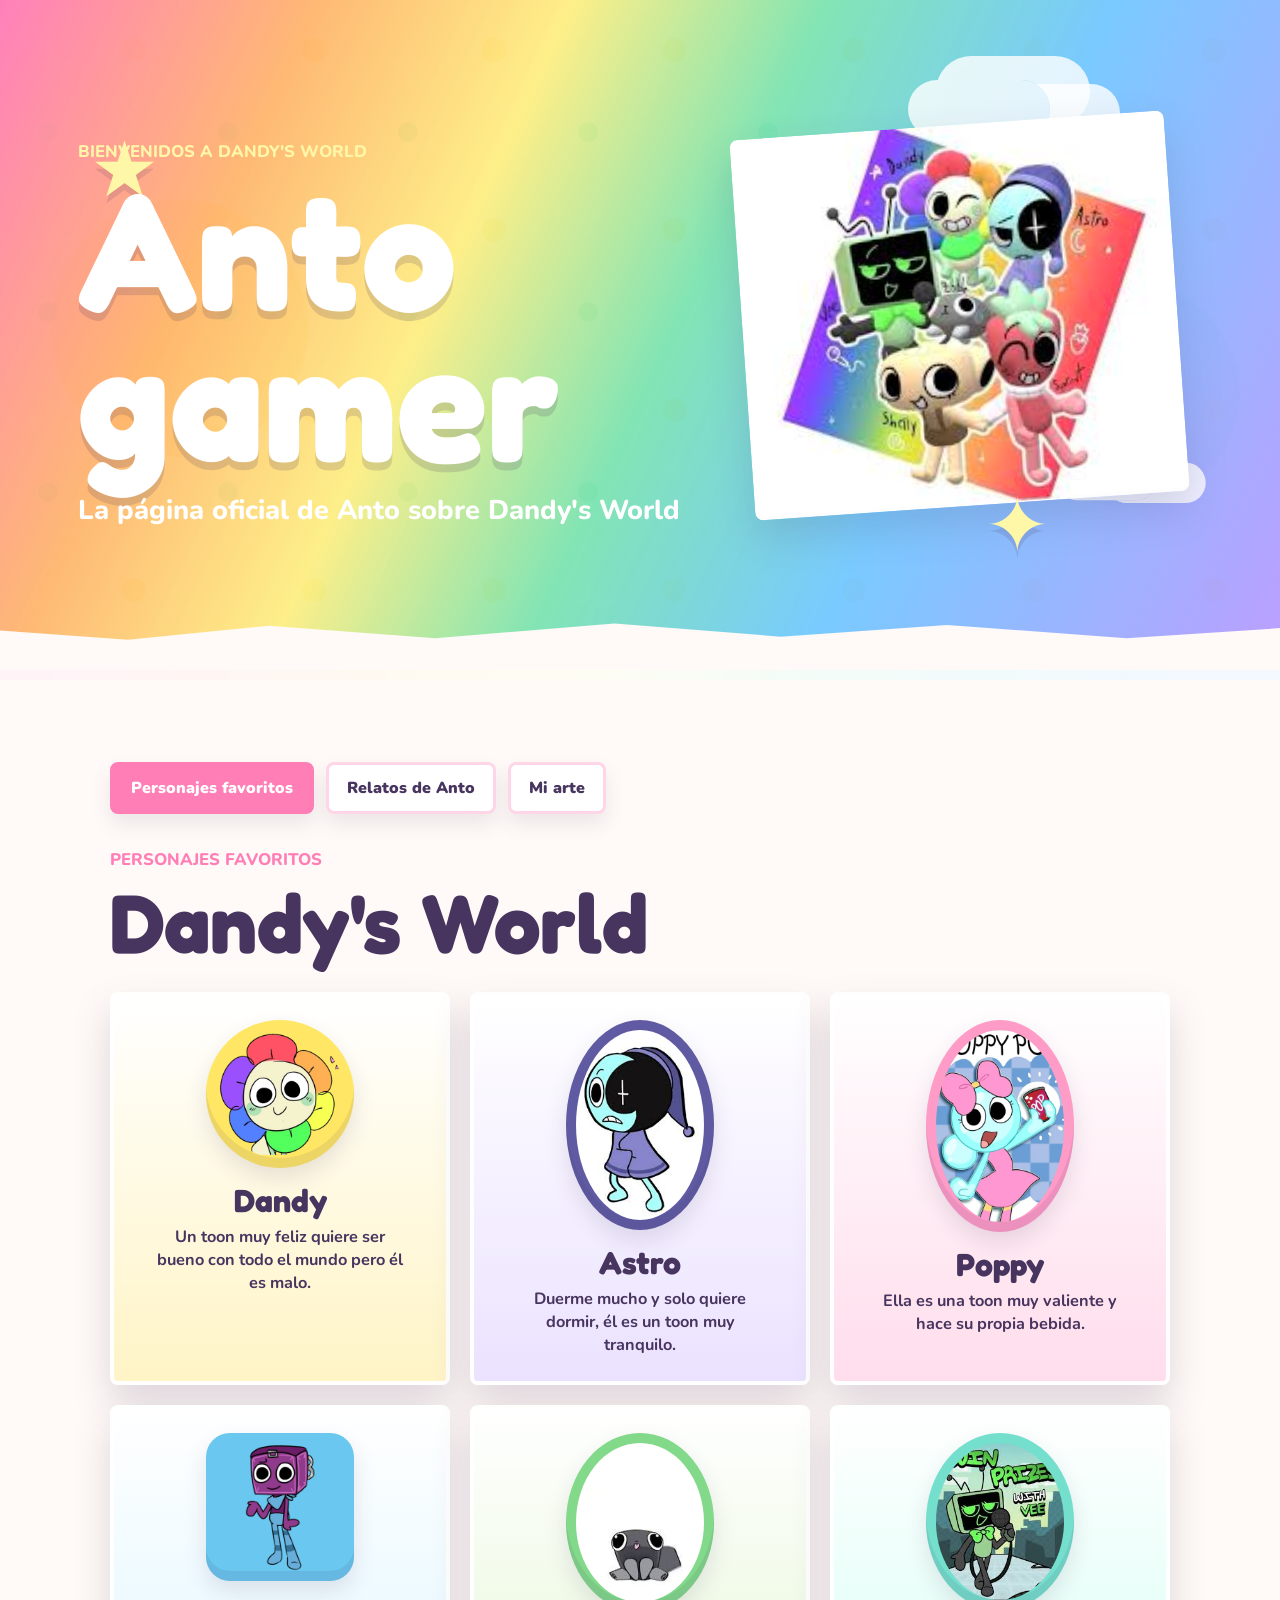
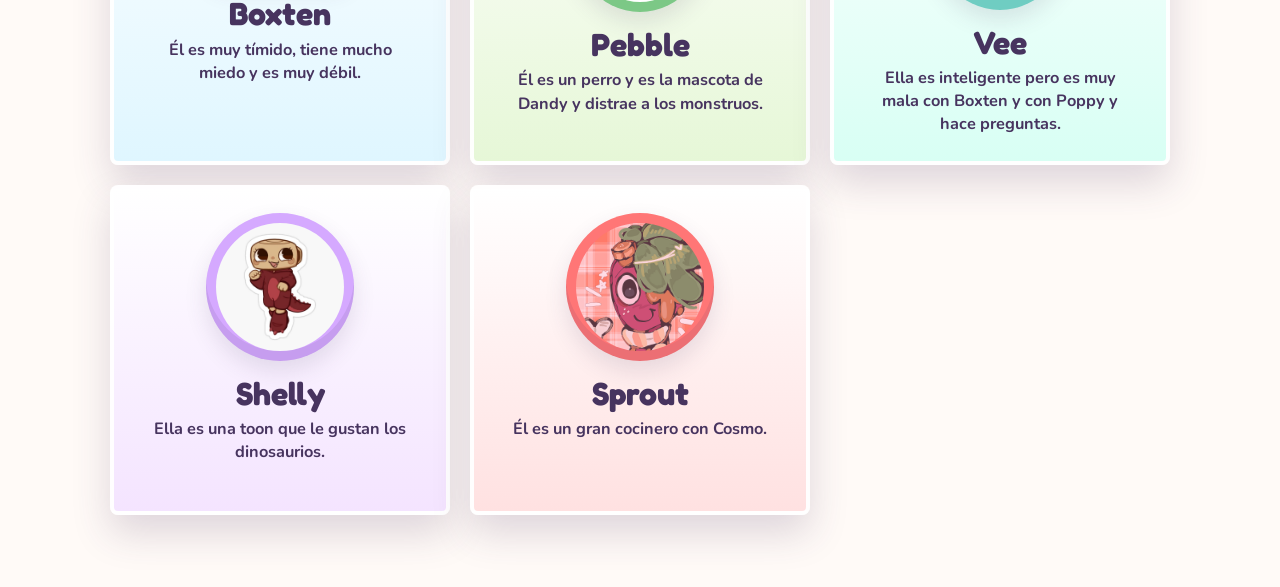
==== commit a58215b5: "seccion mi arte" ====
--- a/index.html
+++ b/index.html
@@ -7,7 +7,7 @@
     <link rel="preconnect" href="https://fonts.googleapis.com">
     <link rel="preconnect" href="https://fonts.gstatic.com" crossorigin>
     <link href="https://fonts.googleapis.com/css2?family=Fredoka:wght@500;600;700&family=Nunito:wght@600;800&display=swap" rel="stylesheet">
-    <link rel="stylesheet" href="styles.css?v=11">
+    <link rel="stylesheet" href="styles.css?v=13">
     <script src="include.js?v=1" defer></script>
   </head>
   <body>
@@ -18,6 +18,7 @@
         <nav class="section-nav" aria-label="Navegacion de secciones">
           <a class="nav-button is-active" href="index.html">Personajes favoritos</a>
           <a class="nav-button" href="relatos.html">Relatos de Anto</a>
+          <a class="nav-button" href="mi-arte.html">Mi arte</a>
         </nav>
 
         <div class="section-heading">
--- a/styles.css
+++ b/styles.css
@@ -394,6 +394,39 @@
   line-height: 1.5;
 }
 
+.art-grid {
+  max-width: 1060px;
+  margin: 0 auto;
+  display: grid;
+  grid-template-columns: repeat(3, minmax(0, 1fr));
+  gap: 20px;
+}
+
+.art-card {
+  padding: 16px;
+  border: 4px solid rgba(255, 255, 255, 0.96);
+  border-radius: 8px;
+  background: linear-gradient(180deg, #fff 0%, #eefcff 100%);
+  box-shadow: var(--shadow);
+}
+
+.art-card img {
+  width: 100%;
+  aspect-ratio: 1;
+  display: block;
+  object-fit: contain;
+  border-radius: 8px;
+  background: #ffffff;
+}
+
+.art-card h2 {
+  margin: 14px 0 0;
+  font-family: "Fredoka", Arial, sans-serif;
+  font-size: 1.7rem;
+  line-height: 1;
+  text-align: center;
+}
+
 @media (max-width: 860px) {
   .hero {
     min-height: 620px;
@@ -411,6 +444,10 @@
   }
 
   .character-grid {
+    grid-template-columns: repeat(2, minmax(0, 1fr));
+  }
+
+  .art-grid {
     grid-template-columns: repeat(2, minmax(0, 1fr));
   }
 }
@@ -468,6 +505,10 @@
     grid-template-columns: 1fr;
   }
 
+  .art-grid {
+    grid-template-columns: 1fr;
+  }
+
   .section-nav {
     width: 100%;
   }
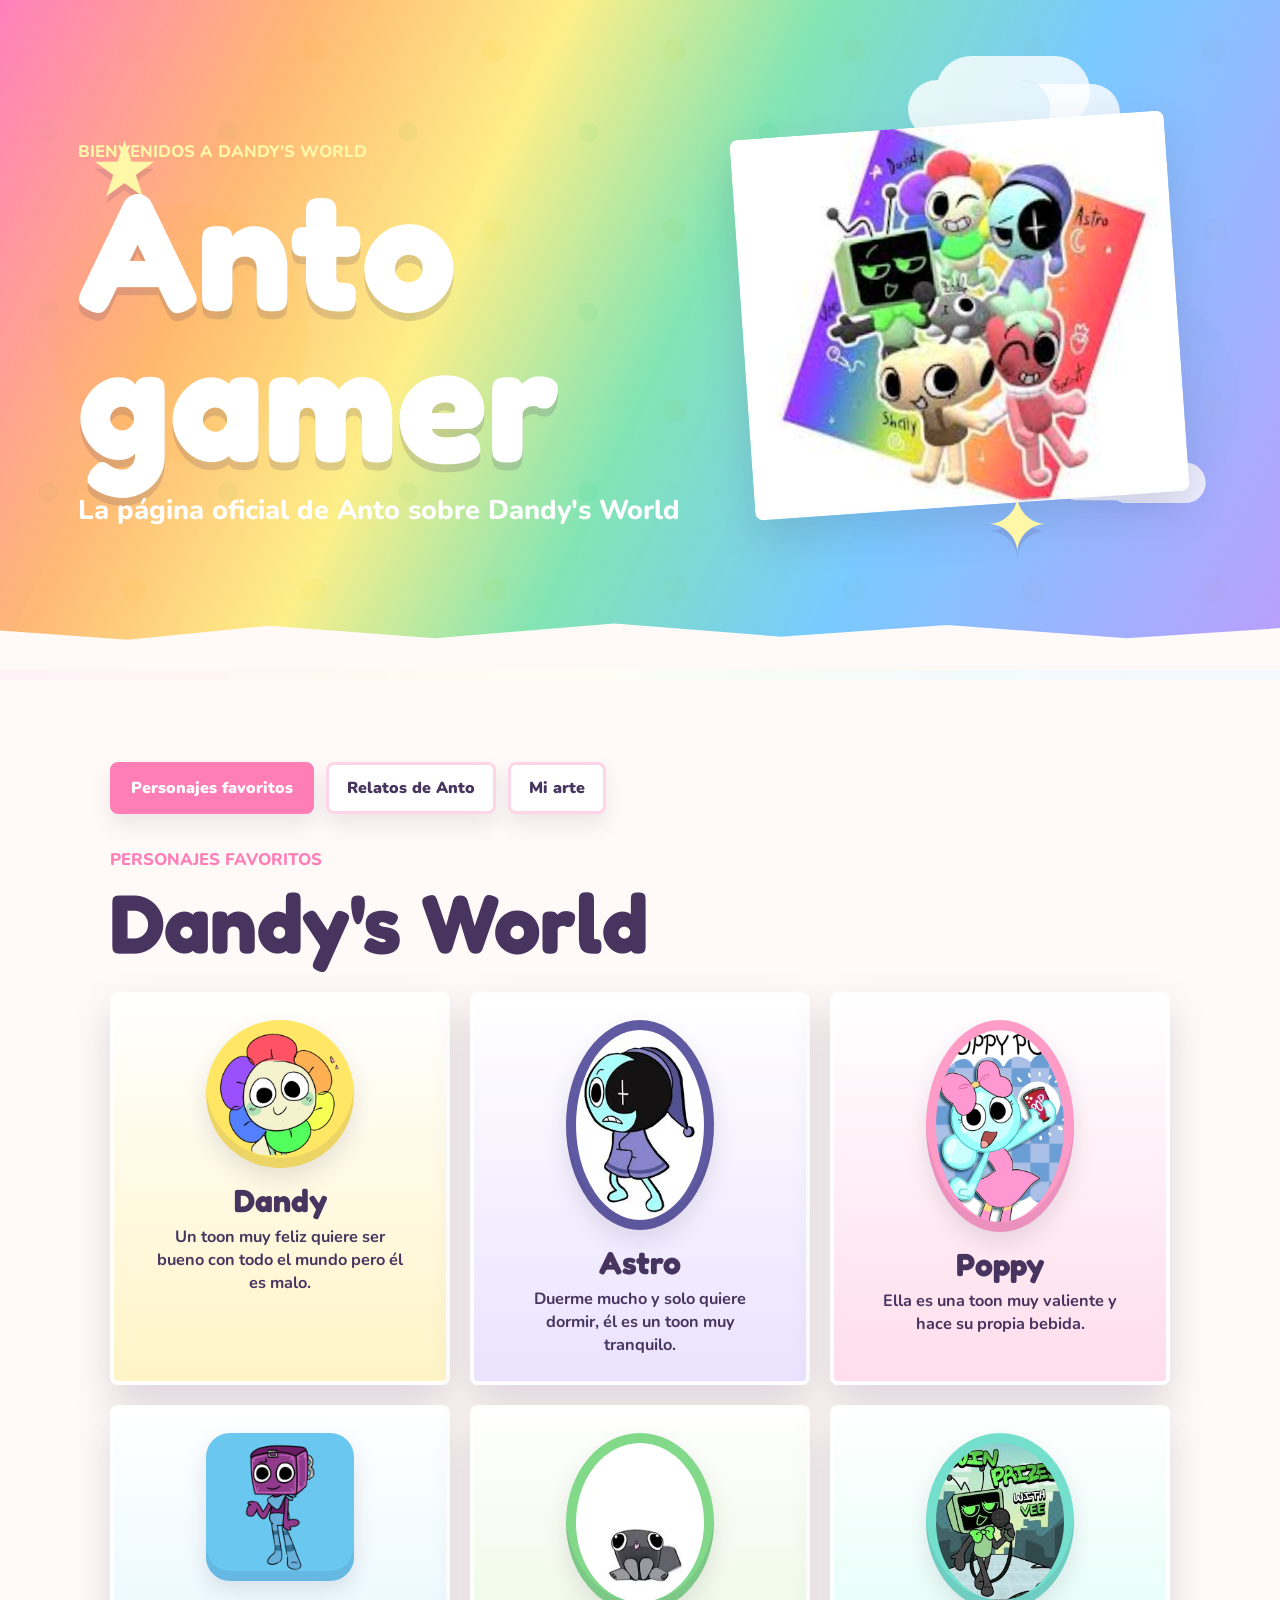
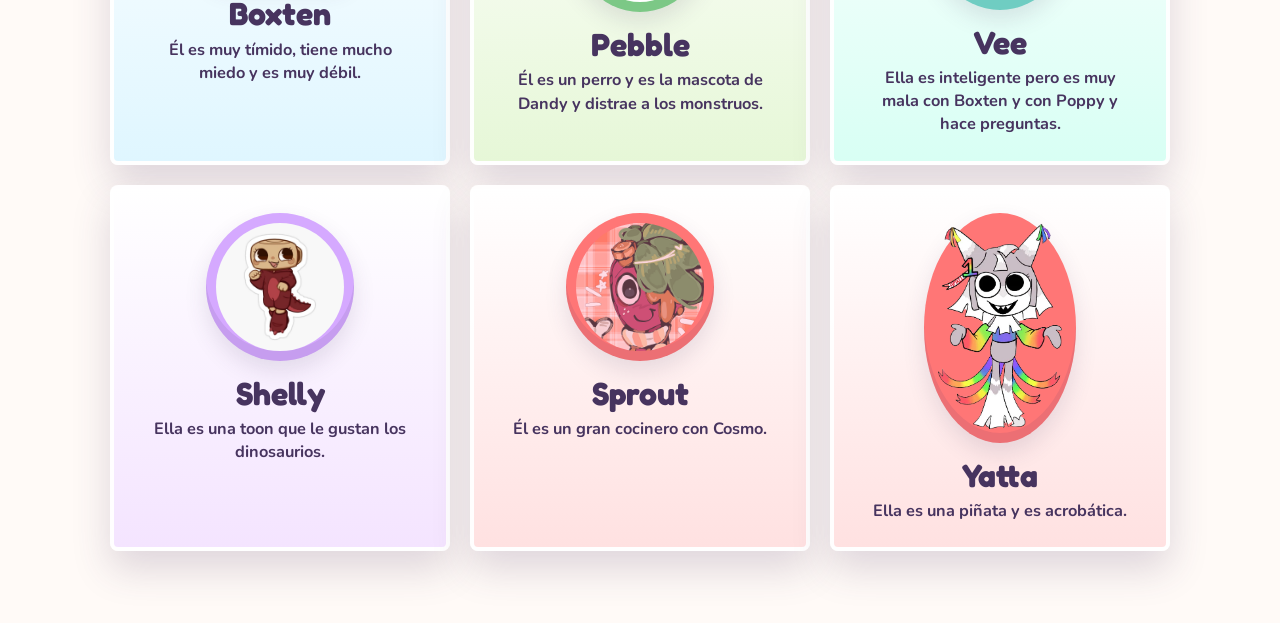
==== commit c136043c: "yatta" ====
--- a/index.html
+++ b/index.html
@@ -7,7 +7,7 @@
     <link rel="preconnect" href="https://fonts.googleapis.com">
     <link rel="preconnect" href="https://fonts.gstatic.com" crossorigin>
     <link href="https://fonts.googleapis.com/css2?family=Fredoka:wght@500;600;700&family=Nunito:wght@600;800&display=swap" rel="stylesheet">
-    <link rel="stylesheet" href="styles.css?v=13">
+    <link rel="stylesheet" href="styles.css?v=14">
     <script src="include.js?v=1" defer></script>
   </head>
   <body>
@@ -90,6 +90,17 @@
             <h2>Sprout</h2>
             <p>Él es un gran cocinero con Cosmo.</p>
           </article>
+
+          <article class="character-card yatta">
+            <div class="avatar">
+              <img src="assets/yatta.webp" alt="Yatta">
+            </div>
+            <h2>Yatta</h2>
+            <p>Ella es una piñata y es acrobática.
+
+
+            </p>
+          </article>
         </div>
       </section>
     </main>
--- a/styles.css
+++ b/styles.css
@@ -337,12 +337,28 @@
   background: linear-gradient(180deg, #fff 0%, #ffe1e1 100%);
 }
 
+.yatta {
+  background: linear-gradient(180deg, #fff 0%, #ffe1e1 100%);
+}
+
 .shelly .avatar {
   background: #d5a9ff;
 }
 
 .sprout .avatar {
   background: #ff7676;
+}
+
+.yatta .avatar {
+  width: 152px;
+  height: 230px;
+  aspect-ratio: auto;
+  border-radius: 50%;
+  background: #ff7676;
+}
+
+.yatta .avatar img {
+  border-radius: 0;
 }
 
 .stories-section {
